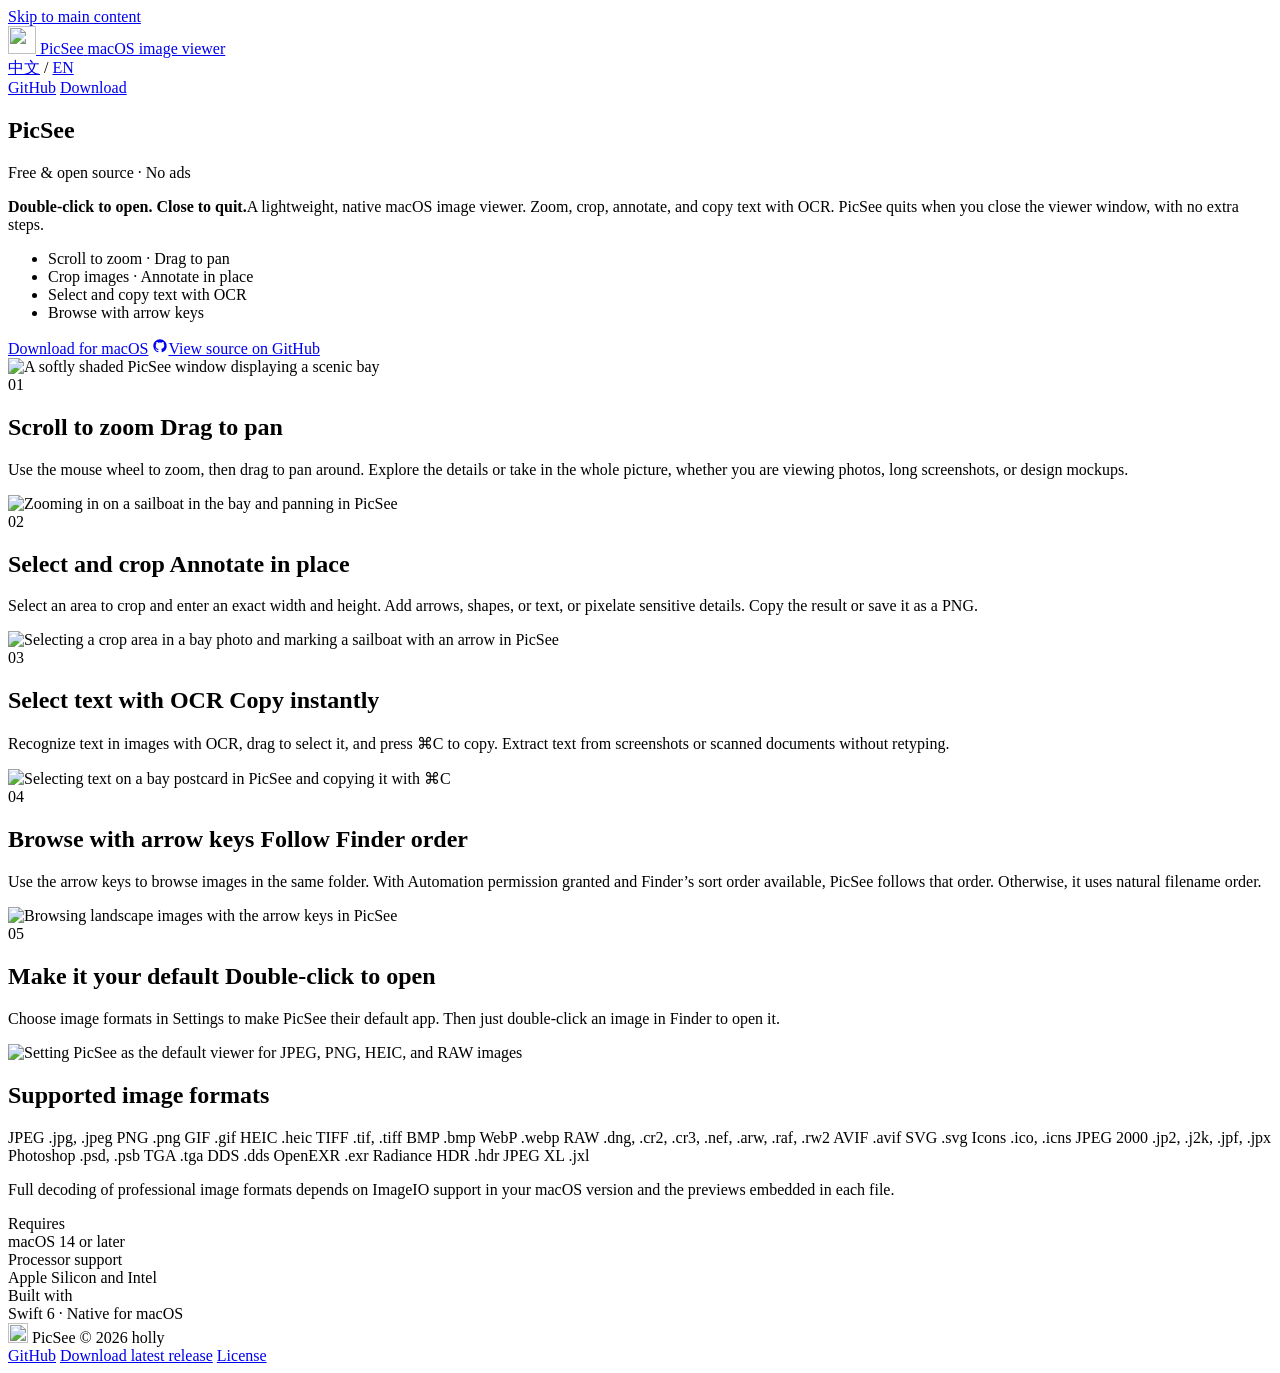
==== website/en/index.html @ 916f1bc3 "feat: add bilingual website with remembered language preference" ====
<!DOCTYPE html>
<html lang="en">
<head>
  <meta charset="UTF-8">
  <script src="/assets/language-e5aed07f.js"></script>
  <meta name="viewport" content="width=device-width, initial-scale=1.0">
  <title>PicSee — Free, Open-Source Mac Image Viewer with OCR and Annotation</title>
  <meta name="description" content="PicSee is a free, open-source, ad-free native Mac image viewer with scroll zoom, cropping, annotation, OCR text copying, and arrow-key navigation. Open from Finder and quit when the window closes. For macOS 14 or later on Apple Silicon and Intel.">
  <meta name="robots" content="index, follow, max-image-preview:large">
  <meta name="theme-color" content="#F7F7F4">
  <link rel="canonical" href="https://picsee.pages.dev/en/">
  <link rel="alternate" hreflang="zh-CN" href="https://picsee.pages.dev/">
  <link rel="alternate" hreflang="en" href="https://picsee.pages.dev/en/">
  <link rel="alternate" hreflang="x-default" href="https://picsee.pages.dev/">
  <link rel="icon" type="image/png" sizes="96x96" href="/assets/favicon-702c6ce4.png">
  <meta property="og:type" content="website">
  <meta property="og:locale" content="en_US">
  <meta property="og:locale:alternate" content="zh_CN">
  <meta property="og:site_name" content="PicSee">
  <meta property="og:url" content="https://picsee.pages.dev/en/">
  <meta property="og:title" content="PicSee — Free, Open-Source Mac Image Viewer">
  <meta property="og:description" content="Double-click in Finder to open. Close the window to quit. Scroll to zoom, crop and annotate, copy text with OCR, and browse with arrow keys. For macOS 14 or later.">
  <meta property="og:image" content="https://picsee.pages.dev/assets/social-preview-5139564c.jpg">
  <meta property="og:image:type" content="image/jpeg">
  <meta property="og:image:width" content="1200">
  <meta property="og:image:height" content="1000">
  <meta property="og:image:alt" content="Bay landscape illustration for the PicSee Mac image viewer">
  <meta name="twitter:card" content="summary_large_image">
  <meta name="twitter:title" content="PicSee — Free, Open-Source Mac Image Viewer">
  <meta name="twitter:description" content="A free, ad-free macOS image viewer with scroll zoom, cropping, annotation, and OCR text copying.">
  <meta name="twitter:image" content="https://picsee.pages.dev/assets/social-preview-5139564c.jpg">
  <meta name="twitter:image:alt" content="Bay landscape illustration for the PicSee Mac image viewer">
  <script type="application/ld+json">
  {
    "@context": "https://schema.org",
    "@graph": [
      {
        "@type": "WebSite",
        "@id": "https://picsee.pages.dev/en/#website",
        "url": "https://picsee.pages.dev/en/",
        "name": "PicSee",
        "inLanguage": "en"
      },
      {
        "@type": "SoftwareApplication",
        "@id": "https://picsee.pages.dev/#app",
        "name": "PicSee",
        "url": "https://picsee.pages.dev/en/",
        "description": "A free, open-source native Mac image viewer with scroll zoom, cropping, annotation, OCR text copying, and navigation through images in the same folder.",
        "applicationCategory": "MultimediaApplication",
        "operatingSystem": "macOS 14 or later",
        "processorRequirements": "Apple Silicon or Intel",
        "isAccessibleForFree": true,
        "license": "https://github.com/houleixx/PicSee/blob/master/LICENSE",
        "downloadUrl": "https://github.com/houleixx/PicSee/releases/latest/download/PicSee.dmg",
        "image": "https://picsee.pages.dev/assets/social-preview-5139564c.jpg",
        "sameAs": "https://github.com/houleixx/PicSee",
        "featureList": ["Scroll to zoom and drag to pan", "Image cropping and annotation", "Recognize and copy text with OCR", "Browse images in the same folder with arrow keys", "Set as the default image viewer"],
        "offers": {
          "@type": "Offer",
          "price": "0",
          "priceCurrency": "USD",
          "url": "https://picsee.pages.dev/en/"
        }
      }
    ]
  }
  </script>
  <link rel="stylesheet" href="/assets/styles-6183db54.css">
</head>
<body>
  <a class="skip-link" href="#main">Skip to main content</a>

  <!-- ========== Navigation ========== -->
  <nav class="nav" aria-label="Main navigation">
    <div class="nav-inner">
      <a href="/en/" class="nav-brand">
        <img src="/assets/brand-mark-916d1749.png" alt="" width="28" height="28">
        <span class="nav-brand-name">PicSee</span>
        <span class="nav-brand-kind">macOS image viewer</span>
      </a>
      <div class="nav-links">
        <div class="language-switch" role="group" aria-label="Choose language">
          <a href="/" lang="zh-CN" hreflang="zh-CN" aria-label="切换到中文">中文</a>
          <span aria-hidden="true">/</span>
          <a href="/en/" lang="en" hreflang="en" aria-current="page">EN</a>
        </div>
        <a href="https://github.com/houleixx/PicSee" class="nav-link" target="_blank" rel="noopener">GitHub</a>
        <a href="https://github.com/houleixx/PicSee/releases/latest/download/PicSee.dmg" target="_blank" rel="noopener" class="nav-download">Download</a>
      </div>
    </div>
  </nav>

  <main id="main" tabindex="-1">
  <!-- ========== Hero ========== -->
  <section class="hero" aria-labelledby="hero-title">
    <div class="container">
      <div class="hero-grid">
        <div class="hero-text">
          <div class="hero-title-row">
            <h1 class="display-title" id="hero-title">PicSee</h1>
            <span class="hero-badge">Free &amp; open source · No ads</span>
          </div>
          <p class="hero-tagline"><strong>Double-click to open. Close to quit.</strong>A lightweight, native macOS image viewer. Zoom, crop, annotate, and copy text with OCR. PicSee quits when you close the viewer window, with no extra steps.</p>
          <ul class="hero-features">
            <li>Scroll to zoom · Drag to pan</li>
            <li>Crop images · Annotate in place</li>
            <li>Select and copy text with OCR</li>
            <li>Browse with arrow keys</li>
          </ul>
          <div class="hero-ctas">
            <a href="https://github.com/houleixx/PicSee/releases/latest/download/PicSee.dmg" target="_blank" rel="noopener" class="btn-primary">Download for macOS</a>
            <a href="https://github.com/houleixx/PicSee" class="btn-text github-link" target="_blank" rel="noopener"><svg aria-hidden="true" focusable="false" viewBox="0 0 24 24" width="16" height="16" fill="currentColor"><path d="M12 2C6.477 2 2 6.477 2 12c0 4.418 2.865 8.168 6.839 9.49.5.092.683-.217.683-.483 0-.237-.009-.866-.014-1.7-2.782.604-3.369-1.341-3.369-1.341-.455-1.156-1.11-1.464-1.11-1.464-.908-.62.069-.608.069-.608 1.004.071 1.532 1.031 1.532 1.031.892 1.529 2.341 1.087 2.91.831.091-.646.349-1.087.635-1.337-2.221-.253-4.556-1.111-4.556-4.947 0-1.093.391-1.987 1.03-2.687-.103-.253-.447-1.272.098-2.65 0 0 .84-.269 2.75 1.026A9.564 9.564 0 0 1 12 6.775a9.58 9.58 0 0 1 2.504.337c1.909-1.295 2.748-1.026 2.748-1.026.546 1.378.202 2.397.1 2.65.64.7 1.028 1.594 1.028 2.687 0 3.846-2.338 4.691-4.566 4.94.359.309.678.92.678 1.854 0 1.338-.012 2.419-.012 2.747 0 .268.18.58.688.481A10.001 10.001 0 0 0 22 12c0-5.523-4.477-10-10-10Z"/></svg><span>View source on GitHub</span></a>
          </div>
        </div>
        <div class="hero-image">
          <img src="/assets/hero-app-preview-ee584887.webp" alt="A softly shaded PicSee window displaying a scenic bay" width="1200" height="1000" fetchpriority="high">
        </div>
      </div>
    </div>
  </section>

  <!-- ========== Stories ========== -->
  <section class="stories" aria-label="PicSee image viewing and editing features">
    <div class="container">

      <!-- Story 01: Scroll Zoom -->
      <article class="story">
        <div class="story-text">
          <span class="story-number">01</span>
          <h2 class="section-title story-title"><span>Scroll to zoom</span> <span>Drag to pan</span></h2>
          <p class="story-desc">
            Use the mouse wheel to zoom, then drag to pan around. Explore the details or take in the whole picture, whether you are viewing photos, long screenshots, or design mockups.
          </p>
        </div>
        <div class="story-image">
          <img src="/assets/feature-zoom-pan-30c78c69.webp" alt="Zooming in on a sailboat in the bay and panning in PicSee" width="1080" height="720" loading="lazy">
        </div>
      </article>

      <!-- Story 02: Crop and Annotate -->
      <article class="story">
        <div class="story-text">
          <span class="story-number">02</span>
          <h2 class="section-title story-title"><span>Select and crop</span> <span>Annotate in place</span></h2>
          <p class="story-desc">
            Select an area to crop and enter an exact width and height. Add arrows, shapes, or text, or pixelate sensitive details. Copy the result or save it as a PNG.
          </p>
        </div>
        <div class="story-image">
          <img src="/assets/feature-crop-annotate-971acecf.webp" alt="Selecting a crop area in a bay photo and marking a sailboat with an arrow in PicSee" width="1080" height="720" loading="lazy">
        </div>
      </article>

      <!-- Story 03: OCR -->
      <article class="story">
        <div class="story-text">
          <span class="story-number">03</span>
          <h2 class="section-title story-title"><span>Select text with OCR</span> <span>Copy instantly</span></h2>
          <p class="story-desc">
            Recognize text in images with OCR, drag to select it, and press ⌘C to copy. Extract text from screenshots or scanned documents without retyping.
          </p>
        </div>
        <div class="story-image">
          <img src="/assets/feature-ocr-select-copy-c080be11.webp" alt="Selecting text on a bay postcard in PicSee and copying it with ⌘C" width="1080" height="720" loading="lazy">
        </div>
      </article>

      <!-- Story 04: Keyboard Navigation -->
      <article class="story">
        <div class="story-text">
          <span class="story-number">04</span>
          <h2 class="section-title story-title"><span>Browse with arrow keys</span> <span>Follow Finder order</span></h2>
          <p class="story-desc">
            Use the arrow keys to browse images in the same folder. With Automation permission granted and Finder’s sort order available, PicSee follows that order. Otherwise, it uses natural filename order.
          </p>
        </div>
        <div class="story-image">
          <img src="/assets/feature-keyboard-navigation-f21eb3a3.webp" alt="Browsing landscape images with the arrow keys in PicSee" width="1080" height="720" loading="lazy">
        </div>
      </article>

      <!-- Story 05: Set as Default -->
      <article class="story">
        <div class="story-text">
          <span class="story-number">05</span>
          <h2 class="section-title story-title"><span>Make it your default</span> <span>Double-click to open</span></h2>
          <p class="story-desc">
            Choose image formats in Settings to make PicSee their default app. Then just double-click an image in Finder to open it.
          </p>
        </div>
        <div class="story-image">
          <img src="/assets/feature-default-viewer-5f46796a.webp" alt="Setting PicSee as the default viewer for JPEG, PNG, HEIC, and RAW images" width="1080" height="720" loading="lazy">
        </div>
      </article>

    </div>
  </section>

  <!-- ========== Format Strip ========== -->
  <section class="formats" aria-labelledby="formats-title">
    <div class="container">
      <h2 class="formats-label" id="formats-title">Supported image formats</h2>
      <div class="formats-grid">
        <span class="format-tag">JPEG <span class="ext">.jpg, .jpeg</span></span>
        <span class="format-tag">PNG <span class="ext">.png</span></span>
        <span class="format-tag">GIF <span class="ext">.gif</span></span>
        <span class="format-tag">HEIC <span class="ext">.heic</span></span>
        <span class="format-tag">TIFF <span class="ext">.tif, .tiff</span></span>
        <span class="format-tag">BMP <span class="ext">.bmp</span></span>
        <span class="format-tag">WebP <span class="ext">.webp</span></span>
        <span class="format-tag">RAW <span class="ext">.dng, .cr2, .cr3, .nef, .arw, .raf, .rw2</span></span>
        <span class="format-tag">AVIF <span class="ext">.avif</span></span>
        <span class="format-tag">SVG <span class="ext">.svg</span></span>
        <span class="format-tag">Icons <span class="ext">.ico, .icns</span></span>
        <span class="format-tag">JPEG 2000 <span class="ext">.jp2, .j2k, .jpf, .jpx</span></span>
        <span class="format-tag">Photoshop <span class="ext">.psd, .psb</span></span>
        <span class="format-tag">TGA <span class="ext">.tga</span></span>
        <span class="format-tag">DDS <span class="ext">.dds</span></span>
        <span class="format-tag">OpenEXR <span class="ext">.exr</span></span>
        <span class="format-tag">Radiance HDR <span class="ext">.hdr</span></span>
        <span class="format-tag">JPEG XL <span class="ext">.jxl</span></span>
      </div>
      <p class="formats-note">Full decoding of professional image formats depends on ImageIO support in your macOS version and the previews embedded in each file.</p>
    </div>
  </section>

  <!-- ========== System Info ========== -->
  <section class="system" aria-label="System information">
    <div class="container">
      <div class="system-grid">
        <div class="system-item">
          <div class="label">Requires</div>
          <div class="value">macOS 14 or later</div>
        </div>
        <div class="system-item">
          <div class="label">Processor support</div>
          <div class="value">Apple Silicon and Intel</div>
        </div>
        <div class="system-item">
          <div class="label">Built with</div>
          <div class="value">Swift 6 · Native for macOS</div>
        </div>
      </div>
    </div>
  </section>

  </main>

  <!-- ========== Footer ========== -->
  <footer class="footer">
    <div class="container">
      <div class="footer-inner">
        <div class="footer-left">
          <img src="/assets/brand-mark-916d1749.png" alt="" width="20" height="20">
          <span>PicSee</span>
          <span>© 2026 holly</span>
        </div>
        <div class="footer-links">
          <a href="https://github.com/houleixx/PicSee" target="_blank" rel="noopener">GitHub</a>
          <a href="https://github.com/houleixx/PicSee/releases/latest/download/PicSee.dmg" target="_blank" rel="noopener">Download latest release</a>
          <a href="https://github.com/houleixx/PicSee/blob/master/LICENSE" target="_blank" rel="noopener">License</a>
        </div>
      </div>
    </div>
  </footer>

</body>
</html>
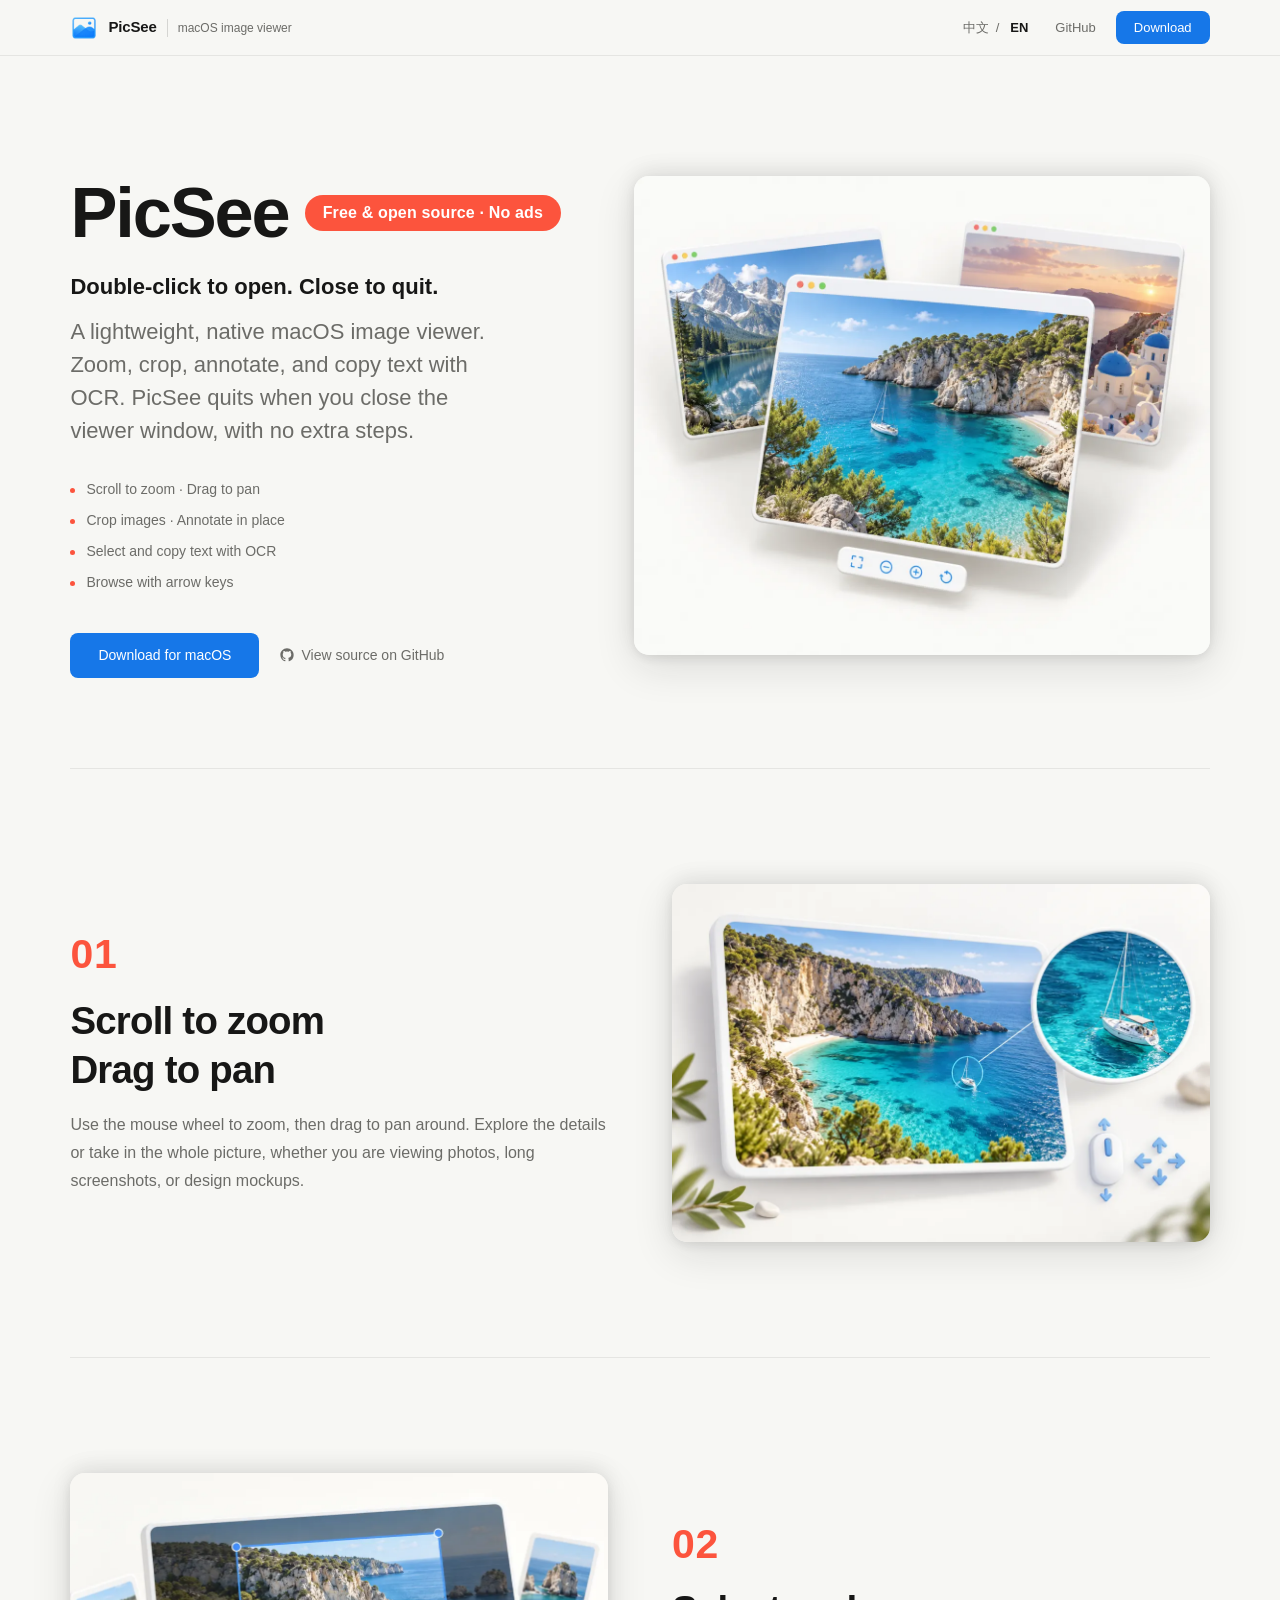
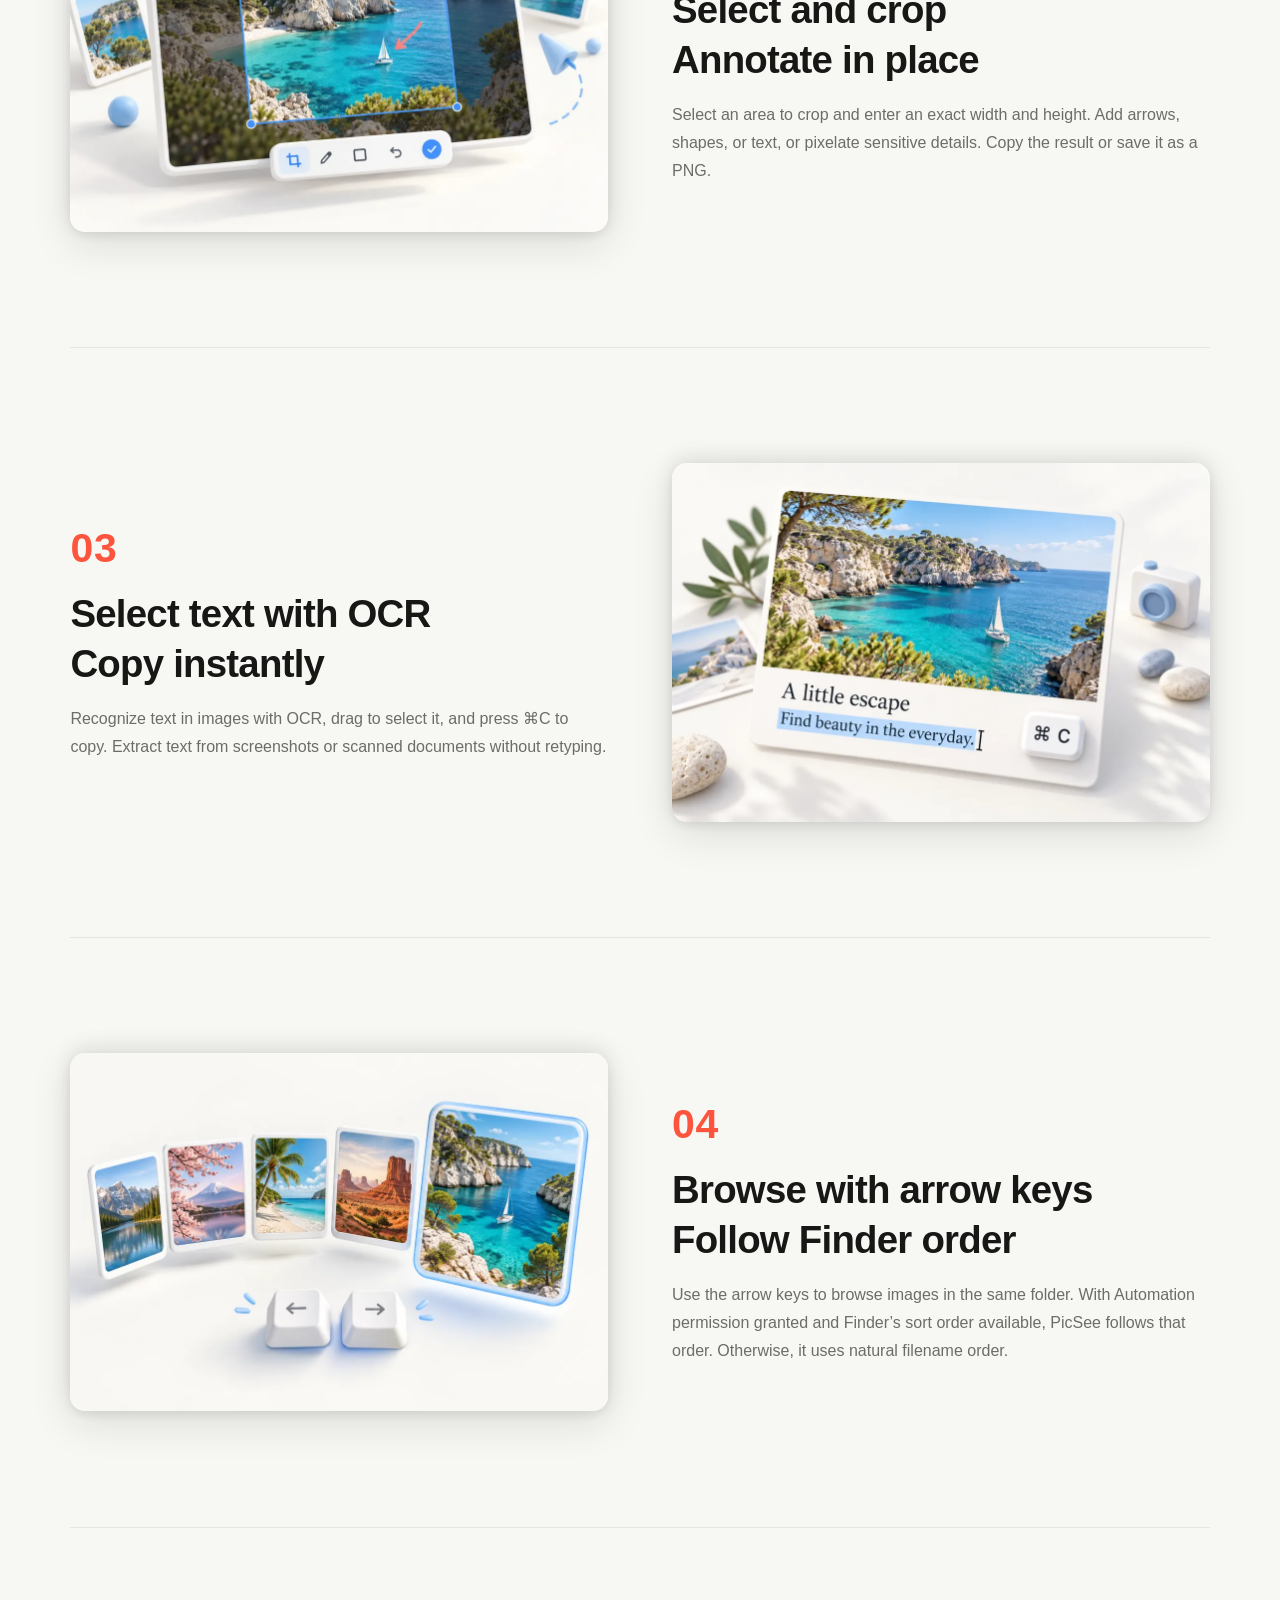
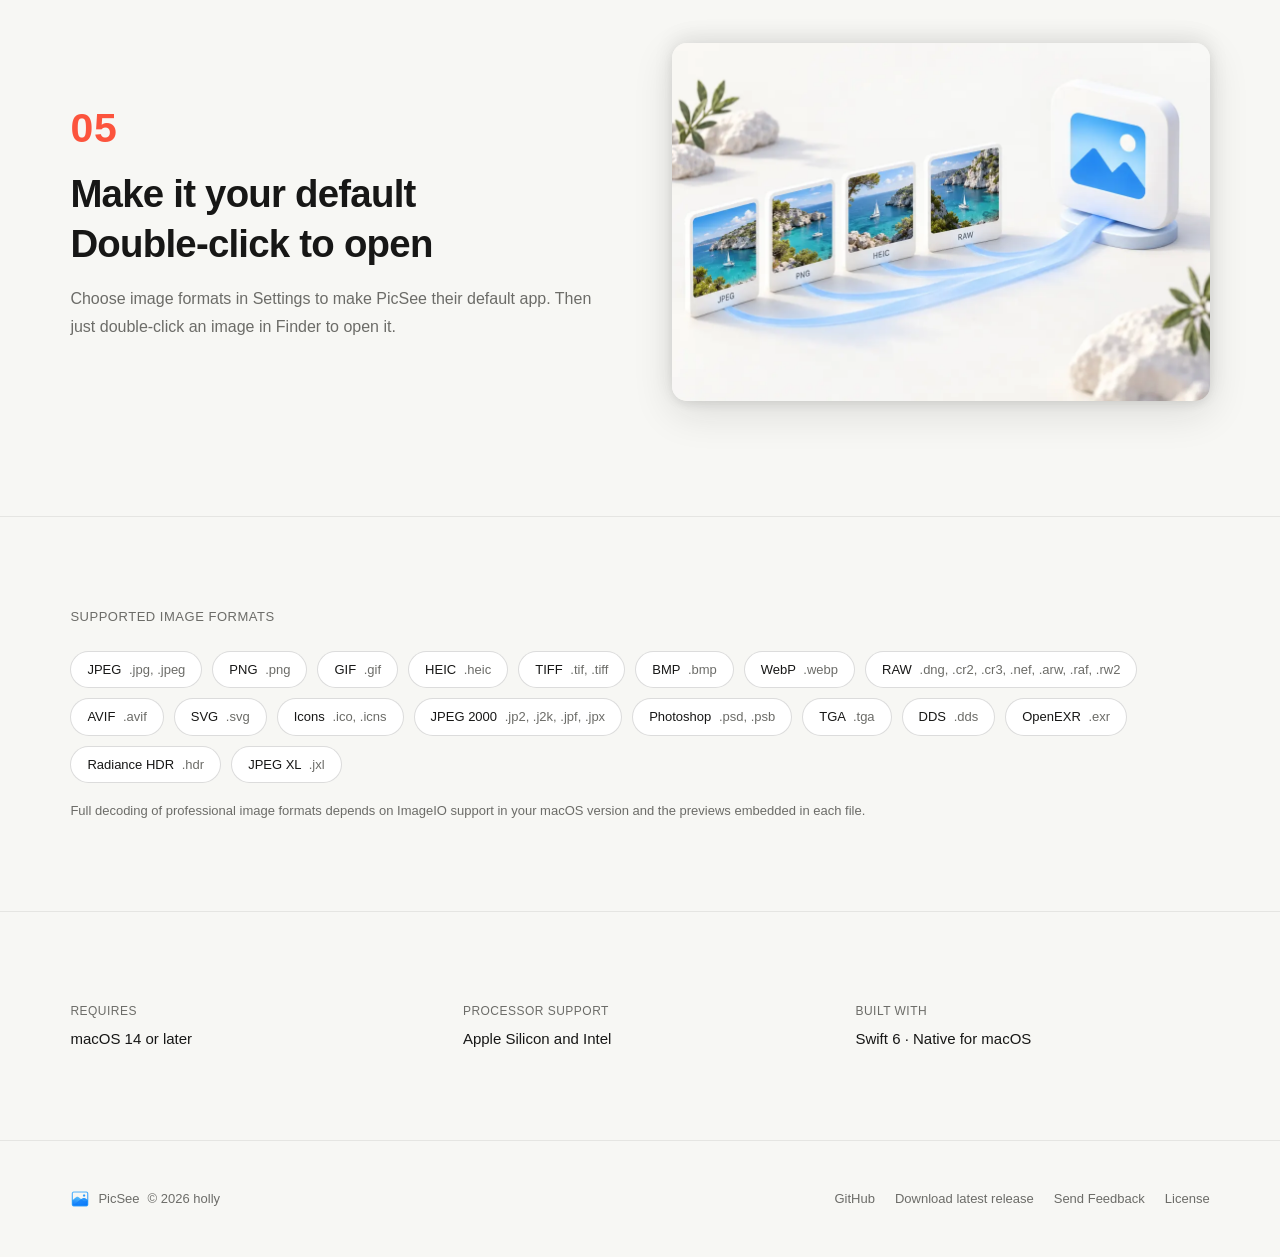
==== commit 6ab29786: "增加反馈入口" ====
--- a/website/en/index.html
+++ b/website/en/index.html
@@ -2,7 +2,7 @@
 <html lang="en">
 <head>
   <meta charset="UTF-8">
-  <script src="/assets/language-e5aed07f.js"></script>
+  <script src="../assets/language-e5aed07f.js"></script>
   <meta name="viewport" content="width=device-width, initial-scale=1.0">
   <title>PicSee — Free, Open-Source Mac Image Viewer with OCR and Annotation</title>
   <meta name="description" content="PicSee is a free, open-source, ad-free native Mac image viewer with scroll zoom, cropping, annotation, OCR text copying, and arrow-key navigation. Open from Finder and quit when the window closes. For macOS 14 or later on Apple Silicon and Intel.">
@@ -12,7 +12,7 @@
   <link rel="alternate" hreflang="zh-CN" href="https://picsee.pages.dev/">
   <link rel="alternate" hreflang="en" href="https://picsee.pages.dev/en/">
   <link rel="alternate" hreflang="x-default" href="https://picsee.pages.dev/">
-  <link rel="icon" type="image/png" sizes="96x96" href="/assets/favicon-702c6ce4.png">
+  <link rel="icon" type="image/png" sizes="96x96" href="../assets/favicon-702c6ce4.png">
   <meta property="og:type" content="website">
   <meta property="og:locale" content="en_US">
   <meta property="og:locale:alternate" content="zh_CN">
@@ -66,7 +66,7 @@
     ]
   }
   </script>
-  <link rel="stylesheet" href="/assets/styles-6183db54.css">
+  <link rel="stylesheet" href="../assets/styles-6183db54.css">
 </head>
 <body>
   <a class="skip-link" href="#main">Skip to main content</a>
@@ -74,16 +74,16 @@
   <!-- ========== Navigation ========== -->
   <nav class="nav" aria-label="Main navigation">
     <div class="nav-inner">
-      <a href="/en/" class="nav-brand">
-        <img src="/assets/brand-mark-916d1749.png" alt="" width="28" height="28">
+      <a href="index.html" class="nav-brand">
+        <img src="../assets/brand-mark-916d1749.png" alt="" width="28" height="28">
         <span class="nav-brand-name">PicSee</span>
         <span class="nav-brand-kind">macOS image viewer</span>
       </a>
       <div class="nav-links">
         <div class="language-switch" role="group" aria-label="Choose language">
-          <a href="/" lang="zh-CN" hreflang="zh-CN" aria-label="切换到中文">中文</a>
+          <a href="../index.html" lang="zh-CN" hreflang="zh-CN" aria-label="切换到中文">中文</a>
           <span aria-hidden="true">/</span>
-          <a href="/en/" lang="en" hreflang="en" aria-current="page">EN</a>
+          <a href="index.html" lang="en" hreflang="en" aria-current="page">EN</a>
         </div>
         <a href="https://github.com/houleixx/PicSee" class="nav-link" target="_blank" rel="noopener">GitHub</a>
         <a href="https://github.com/houleixx/PicSee/releases/latest/download/PicSee.dmg" target="_blank" rel="noopener" class="nav-download">Download</a>
@@ -114,7 +114,7 @@
           </div>
         </div>
         <div class="hero-image">
-          <img src="/assets/hero-app-preview-ee584887.webp" alt="A softly shaded PicSee window displaying a scenic bay" width="1200" height="1000" fetchpriority="high">
+          <img src="../assets/hero-app-preview-ee584887.webp" alt="A softly shaded PicSee window displaying a scenic bay" width="1200" height="1000" fetchpriority="high">
         </div>
       </div>
     </div>
@@ -134,7 +134,7 @@
           </p>
         </div>
         <div class="story-image">
-          <img src="/assets/feature-zoom-pan-30c78c69.webp" alt="Zooming in on a sailboat in the bay and panning in PicSee" width="1080" height="720" loading="lazy">
+          <img src="../assets/feature-zoom-pan-30c78c69.webp" alt="Zooming in on a sailboat in the bay and panning in PicSee" width="1080" height="720" loading="lazy">
         </div>
       </article>
 
@@ -148,7 +148,7 @@
           </p>
         </div>
         <div class="story-image">
-          <img src="/assets/feature-crop-annotate-971acecf.webp" alt="Selecting a crop area in a bay photo and marking a sailboat with an arrow in PicSee" width="1080" height="720" loading="lazy">
+          <img src="../assets/feature-crop-annotate-971acecf.webp" alt="Selecting a crop area in a bay photo and marking a sailboat with an arrow in PicSee" width="1080" height="720" loading="lazy">
         </div>
       </article>
 
@@ -162,7 +162,7 @@
           </p>
         </div>
         <div class="story-image">
-          <img src="/assets/feature-ocr-select-copy-c080be11.webp" alt="Selecting text on a bay postcard in PicSee and copying it with ⌘C" width="1080" height="720" loading="lazy">
+          <img src="../assets/feature-ocr-select-copy-c080be11.webp" alt="Selecting text on a bay postcard in PicSee and copying it with ⌘C" width="1080" height="720" loading="lazy">
         </div>
       </article>
 
@@ -176,7 +176,7 @@
           </p>
         </div>
         <div class="story-image">
-          <img src="/assets/feature-keyboard-navigation-f21eb3a3.webp" alt="Browsing landscape images with the arrow keys in PicSee" width="1080" height="720" loading="lazy">
+          <img src="../assets/feature-keyboard-navigation-f21eb3a3.webp" alt="Browsing landscape images with the arrow keys in PicSee" width="1080" height="720" loading="lazy">
         </div>
       </article>
 
@@ -190,7 +190,7 @@
           </p>
         </div>
         <div class="story-image">
-          <img src="/assets/feature-default-viewer-5f46796a.webp" alt="Setting PicSee as the default viewer for JPEG, PNG, HEIC, and RAW images" width="1080" height="720" loading="lazy">
+          <img src="../assets/feature-default-viewer-5f46796a.webp" alt="Setting PicSee as the default viewer for JPEG, PNG, HEIC, and RAW images" width="1080" height="720" loading="lazy">
         </div>
       </article>
 
@@ -252,13 +252,14 @@
     <div class="container">
       <div class="footer-inner">
         <div class="footer-left">
-          <img src="/assets/brand-mark-916d1749.png" alt="" width="20" height="20">
+          <img src="../assets/brand-mark-916d1749.png" alt="" width="20" height="20">
           <span>PicSee</span>
           <span>© 2026 holly</span>
         </div>
         <div class="footer-links">
           <a href="https://github.com/houleixx/PicSee" target="_blank" rel="noopener">GitHub</a>
           <a href="https://github.com/houleixx/PicSee/releases/latest/download/PicSee.dmg" target="_blank" rel="noopener">Download latest release</a>
+          <a href="https://picsee.pages.dev/feedback" target="_blank" rel="noopener" title="Share feedback on Xiaohongshu">Send Feedback</a>
           <a href="https://github.com/houleixx/PicSee/blob/master/LICENSE" target="_blank" rel="noopener">License</a>
         </div>
       </div>
--- a/website/assets/styles-6183db54.css
+++ b/website/assets/styles-6183db54.css
@@ -0,0 +1,601 @@
+/* ========== Reset & Base ========== */
+*, *::before, *::after {
+  margin: 0;
+  padding: 0;
+  box-sizing: border-box;
+}
+
+html {
+  font-family: -apple-system, BlinkMacSystemFont, "PingFang SC", "Helvetica Neue", sans-serif;
+  font-size: 16px;
+  line-height: 1.5;
+  -webkit-font-smoothing: antialiased;
+  -moz-osx-font-smoothing: grayscale;
+  scroll-behavior: smooth;
+}
+
+body {
+  background: var(--canvas);
+  color: var(--ink);
+}
+
+img {
+  display: block;
+  max-width: 100%;
+  height: auto;
+}
+
+a {
+  color: inherit;
+  text-decoration: none;
+}
+
+:focus-visible {
+  outline: 3px solid var(--primary);
+  outline-offset: 4px;
+}
+
+[id] {
+  scroll-margin-top: 80px;
+}
+
+.skip-link {
+  position: fixed;
+  top: 8px;
+  left: 16px;
+  z-index: 200;
+  padding: 10px 16px;
+  background: var(--surface);
+  border-radius: var(--radius-sm);
+  transform: translateY(-150%);
+}
+
+.skip-link:focus {
+  transform: translateY(0);
+}
+
+/* ========== Design Tokens ========== */
+:root {
+  --canvas: #F7F7F4;
+  --surface: #FFFFFF;
+  --ink: #171716;
+  --muted: #6C6C68;
+  --primary: #1677E8;
+  --warm: #FC543D;
+  --border: rgba(23, 23, 22, 0.08);
+  --border-strong: rgba(23, 23, 22, 0.15);
+  --radius: 15px;
+  --radius-sm: 8px;
+  --page-padding: clamp(22px, 5.5vw, 88px);
+}
+
+/* ========== Typography ========== */
+.display-title {
+  font-size: clamp(44px, 5.5vw, 86px);
+  font-weight: 700;
+  letter-spacing: -0.03em;
+  line-height: 1.05;
+  color: var(--ink);
+}
+
+.hero-title-row {
+  display: flex;
+  align-items: center;
+  gap: 16px;
+  flex-wrap: wrap;
+  margin-bottom: 20px;
+}
+
+.hero-badge {
+  font-size: 16px;
+  font-weight: 600;
+  color: #fff;
+  background: var(--warm);
+  padding: 7px 18px;
+  border-radius: 100px;
+  letter-spacing: 0.01em;
+  line-height: 1.4;
+  white-space: nowrap;
+}
+
+.section-title {
+  font-size: clamp(26px, 3.2vw, 44px);
+  font-weight: 600;
+  letter-spacing: -0.02em;
+  line-height: 1.2;
+}
+
+/* ========== Layout ========== */
+.container {
+  max-width: 1280px;
+  margin: 0 auto;
+  padding: 0 var(--page-padding);
+}
+
+/* ========== Navigation ========== */
+.nav {
+  position: sticky;
+  top: 0;
+  z-index: 100;
+  background: var(--canvas);
+  border-bottom: 1px solid var(--border);
+  height: 56px;
+  display: flex;
+  align-items: center;
+}
+
+.nav-inner {
+  width: 100%;
+  max-width: 1280px;
+  margin: 0 auto;
+  padding: 0 var(--page-padding);
+  display: flex;
+  align-items: center;
+  justify-content: space-between;
+}
+
+.nav-brand {
+  display: flex;
+  align-items: center;
+  gap: 10px;
+}
+
+.nav-brand img {
+  width: 28px;
+  height: 28px;
+  border-radius: 6px;
+}
+
+.nav-brand-name {
+  font-size: 15px;
+  font-weight: 600;
+  letter-spacing: -0.01em;
+}
+
+.nav-brand-kind {
+  padding-left: 10px;
+  border-left: 1px solid var(--border-strong);
+  color: var(--muted);
+  font-size: 12px;
+  font-weight: 400;
+  letter-spacing: 0;
+}
+
+.nav-links {
+  display: flex;
+  flex-shrink: 0;
+  align-items: center;
+  gap: 20px;
+}
+
+.nav-link {
+  font-size: 13px;
+  color: var(--muted);
+  transition: color 200ms ease;
+}
+
+.nav-link:hover {
+  color: var(--ink);
+}
+
+.nav-download {
+  font-size: 13px;
+  font-weight: 500;
+  color: #fff;
+  background: var(--primary);
+  padding: 7px 18px;
+  border-radius: var(--radius-sm);
+  transition: opacity 200ms ease;
+}
+
+.nav-download:hover {
+  opacity: 0.88;
+  color: #fff;
+}
+
+/* ========== Hero ========== */
+.hero {
+  padding: clamp(64px, 10vw, 120px) 0 clamp(48px, 7vw, 96px);
+}
+
+.hero-grid {
+  display: grid;
+  grid-template-columns: minmax(0, 1fr) minmax(0, 1.15fr);
+  gap: clamp(40px, 5vw, 80px);
+  align-items: start;
+}
+
+.hero-tagline {
+  font-size: clamp(17px, 2vw, 22px);
+  line-height: 1.5;
+  color: var(--muted);
+  margin-top: 20px;
+  max-width: 420px;
+}
+
+.hero-tagline strong {
+  display: block;
+  margin-bottom: 12px;
+  color: var(--ink);
+  font-weight: 600;
+}
+
+.hero-features {
+  list-style: none;
+  margin-top: 32px;
+  display: flex;
+  flex-direction: column;
+  gap: 10px;
+}
+
+.hero-features li {
+  font-size: 14px;
+  color: var(--muted);
+  padding-left: 16px;
+  position: relative;
+}
+
+.hero-features li::before {
+  content: '';
+  position: absolute;
+  left: 0;
+  top: 9px;
+  width: 5px;
+  height: 5px;
+  border-radius: 50%;
+  background: var(--warm);
+}
+
+.hero-ctas {
+  display: flex;
+  flex-wrap: wrap;
+  align-items: center;
+  gap: 20px;
+  margin-top: 40px;
+}
+
+.btn-primary {
+  display: inline-flex;
+  white-space: nowrap;
+  align-items: center;
+  font-size: 14px;
+  font-weight: 500;
+  color: #fff;
+  background: var(--primary);
+  padding: 12px 28px;
+  border-radius: var(--radius-sm);
+  transition: opacity 200ms ease;
+  border: none;
+  cursor: pointer;
+}
+
+.btn-primary:hover {
+  opacity: 0.88;
+}
+
+.btn-text {
+  font-size: 14px;
+  color: var(--muted);
+  transition: color 200ms ease;
+}
+
+.btn-text:hover {
+  color: var(--ink);
+}
+
+.github-link {
+  display: inline-flex;
+  align-items: center;
+  gap: 6px;
+}
+
+.hero-image {
+  position: relative;
+  aspect-ratio: 6 / 5;
+  overflow: hidden;
+  border-radius: var(--radius);
+  box-shadow: 0 -6px 20px rgba(23, 23, 22, 0.08), 0 12px 40px rgba(23, 23, 22, 0.12), 0 4px 10px rgba(23, 23, 22, 0.06);
+}
+
+.hero-image img {
+  width: 100%;
+  height: 100%;
+  display: block;
+  object-fit: cover;
+  object-position: center;
+}
+
+/* ========== Story Sections ========== */
+.story {
+  display: grid;
+  grid-template-columns: minmax(0, 1fr) minmax(0, 1fr);
+  grid-template-areas: "text image";
+  gap: clamp(40px, 5vw, 80px);
+  align-items: center;
+  padding: clamp(60px, 9vw, 120px) 0;
+  border-top: 1px solid var(--border);
+}
+
+.story:nth-child(even) {
+  grid-template-areas: "image text";
+}
+
+.story-image {
+  grid-area: image;
+  min-width: 0;
+}
+
+.story-text {
+  grid-area: text;
+  min-width: 0;
+}
+
+.story-number {
+  display: block;
+  font-size: clamp(2.25rem, 3.2vw, 2.75rem);
+  font-weight: 600;
+  color: var(--warm);
+  line-height: 1.2;
+  letter-spacing: 0.02em;
+  font-variant-numeric: tabular-nums;
+  margin-bottom: 1rem;
+}
+
+.story-title {
+  font-size: clamp(1.75rem, 3vw, 2.5rem);
+  line-height: 1.3;
+  margin-bottom: 1rem;
+}
+
+.story-title span {
+  display: block;
+}
+
+.story-desc {
+  font-size: 16px;
+  line-height: 1.75;
+  color: var(--muted);
+}
+
+.story-image img {
+  width: 100%;
+  border-radius: var(--radius);
+  box-shadow: 0 -6px 20px rgba(23, 23, 22, 0.08), 0 12px 40px rgba(23, 23, 22, 0.12), 0 4px 10px rgba(23, 23, 22, 0.06);
+}
+
+/* ========== Format Strip ========== */
+.formats {
+  padding: clamp(48px, 7vw, 96px) 0;
+  border-top: 1px solid var(--border);
+}
+
+.formats-label {
+  font-size: 13px;
+  font-weight: 500;
+  letter-spacing: 0.04em;
+  text-transform: uppercase;
+  color: var(--muted);
+  margin-bottom: 24px;
+}
+
+.formats-grid {
+  display: flex;
+  flex-wrap: wrap;
+  gap: 10px;
+}
+
+.format-tag {
+  max-width: 100%;
+  overflow-wrap: anywhere;
+  font-size: 13px;
+  font-weight: 500;
+  padding: 8px 16px;
+  border: 1px solid var(--border-strong);
+  border-radius: 100px;
+  color: var(--ink);
+  background: var(--surface);
+  transition: border-color 200ms ease, background 200ms ease;
+}
+
+.format-tag:hover {
+  border-color: var(--primary);
+  background: rgba(22, 119, 232, 0.04);
+}
+
+.format-tag .ext {
+  color: var(--muted);
+  font-weight: 400;
+  margin-left: 4px;
+}
+
+.formats-note {
+  margin: 18px 0 0;
+  font-size: 13px;
+  line-height: 1.6;
+  color: var(--muted);
+}
+
+/* ========== System Info ========== */
+.system {
+  padding: clamp(48px, 7vw, 96px) 0;
+  border-top: 1px solid var(--border);
+}
+
+.system-grid {
+  display: grid;
+  grid-template-columns: repeat(3, 1fr);
+  gap: clamp(24px, 3vw, 48px);
+}
+
+.system-item {
+  display: flex;
+  flex-direction: column;
+  gap: 8px;
+}
+
+.system-item .label {
+  font-size: 12px;
+  font-weight: 500;
+  letter-spacing: 0.04em;
+  text-transform: uppercase;
+  color: var(--muted);
+}
+
+.system-item .value {
+  font-size: 15px;
+  font-weight: 500;
+  color: var(--ink);
+}
+
+/* ========== Footer ========== */
+.footer {
+  padding: clamp(32px, 4vw, 48px) 0;
+  border-top: 1px solid var(--border);
+}
+
+.footer-inner {
+  display: flex;
+  align-items: center;
+  justify-content: space-between;
+}
+
+.footer-left {
+  display: flex;
+  align-items: center;
+  gap: 8px;
+}
+
+.footer-left img {
+  width: 20px;
+  height: 20px;
+  border-radius: 5px;
+}
+
+.footer-left span {
+  font-size: 13px;
+  color: var(--muted);
+}
+
+.footer-links {
+  display: flex;
+  flex-wrap: wrap;
+  gap: 20px;
+}
+
+.footer-links a {
+  font-size: 13px;
+  color: var(--muted);
+  transition: color 200ms ease;
+}
+
+.footer-links a:hover {
+  color: var(--ink);
+}
+
+/* ========== Responsive ========== */
+@media (max-width: 768px) {
+  .hero-grid {
+    grid-template-columns: 1fr;
+  }
+
+  .hero-image {
+    order: -1;
+  }
+
+  .hero-tagline {
+    max-width: none;
+  }
+
+  .story,
+  .story:nth-child(even) {
+    grid-template-columns: 1fr;
+    grid-template-areas: "image" "text";
+  }
+
+  .story-title {
+    display: flex;
+    flex-wrap: wrap;
+    column-gap: 0.5em;
+    row-gap: 0.1em;
+  }
+
+  .system-grid {
+    grid-template-columns: 1fr;
+    gap: 20px;
+  }
+
+  .footer-inner {
+    flex-direction: column;
+    gap: 16px;
+    align-items: flex-start;
+  }
+
+  .nav-links {
+    gap: 14px;
+  }
+}
+
+@media (max-width: 480px) {
+  .nav-brand {
+    flex: 0 0 auto;
+    white-space: nowrap;
+  }
+
+  .nav-brand-name {
+    font-size: 14px;
+  }
+
+  .nav-brand-kind {
+    display: none;
+  }
+
+  .hero-features {
+    gap: 8px;
+  }
+}
+
+@media (prefers-reduced-motion: reduce) {
+  html {
+    scroll-behavior: auto;
+  }
+
+  a, .format-tag {
+    transition: none;
+  }
+}
+
+/* Language navigation shares the same layout in both locales. */
+.language-switch { display: flex; align-items: center; gap: 4px; font-size: 13px; white-space: nowrap; }
+.language-switch a { display: inline-flex; align-items: center; justify-content: center; min-height: 44px; min-width: 32px; color: var(--muted); }
+.language-switch a[aria-current="page"] { color: var(--ink); font-weight: 600; }
+.language-switch a:hover { color: var(--primary); }
+.language-switch span { color: var(--muted); }
+@media (max-width: 768px) {
+  .nav-brand-kind { display: none; }
+}
+@media (max-width: 480px) {
+  .nav-links { gap: 8px; }
+  .nav-download { padding: 7px 10px; }
+  .nav-brand { gap: 6px; }
+}
+@media (max-width: 359px) {
+  .nav-links > .nav-link { display: none; }
+}
+
+/* Let the English title use the column gap without reducing desktop type. */
+@media (min-width: 769px) {
+  html[lang="en"] .hero-title-row { flex-wrap: nowrap; width: max-content; }
+  html[lang="en"] .hero-title-row > * { flex-shrink: 0; }
+}
+@media (max-width: 768px) {
+  html[lang="en"] .hero-text { container-type: inline-size; }
+  html[lang="en"] .hero-title-row { flex-wrap: nowrap; gap: 8px; }
+  html[lang="en"] .hero-title-row .display-title { font-size: clamp(36px, 14cqi, 76px); flex-shrink: 0; }
+  html[lang="en"] .hero-badge { font-size: clamp(9px, 3cqi, 16px); padding: 7px 10px; flex-shrink: 0; }
+}
+
+/* Anchor artwork independently of translated copy height. On narrow desktops,
+   leave room for the English title to extend into the column gap. */
+@media (min-width: 769px) and (max-width: 1000px) {
+  .hero-image { margin-top: calc(clamp(44px, 5.5vw, 86px) * 1.05 + 20px); }
+}
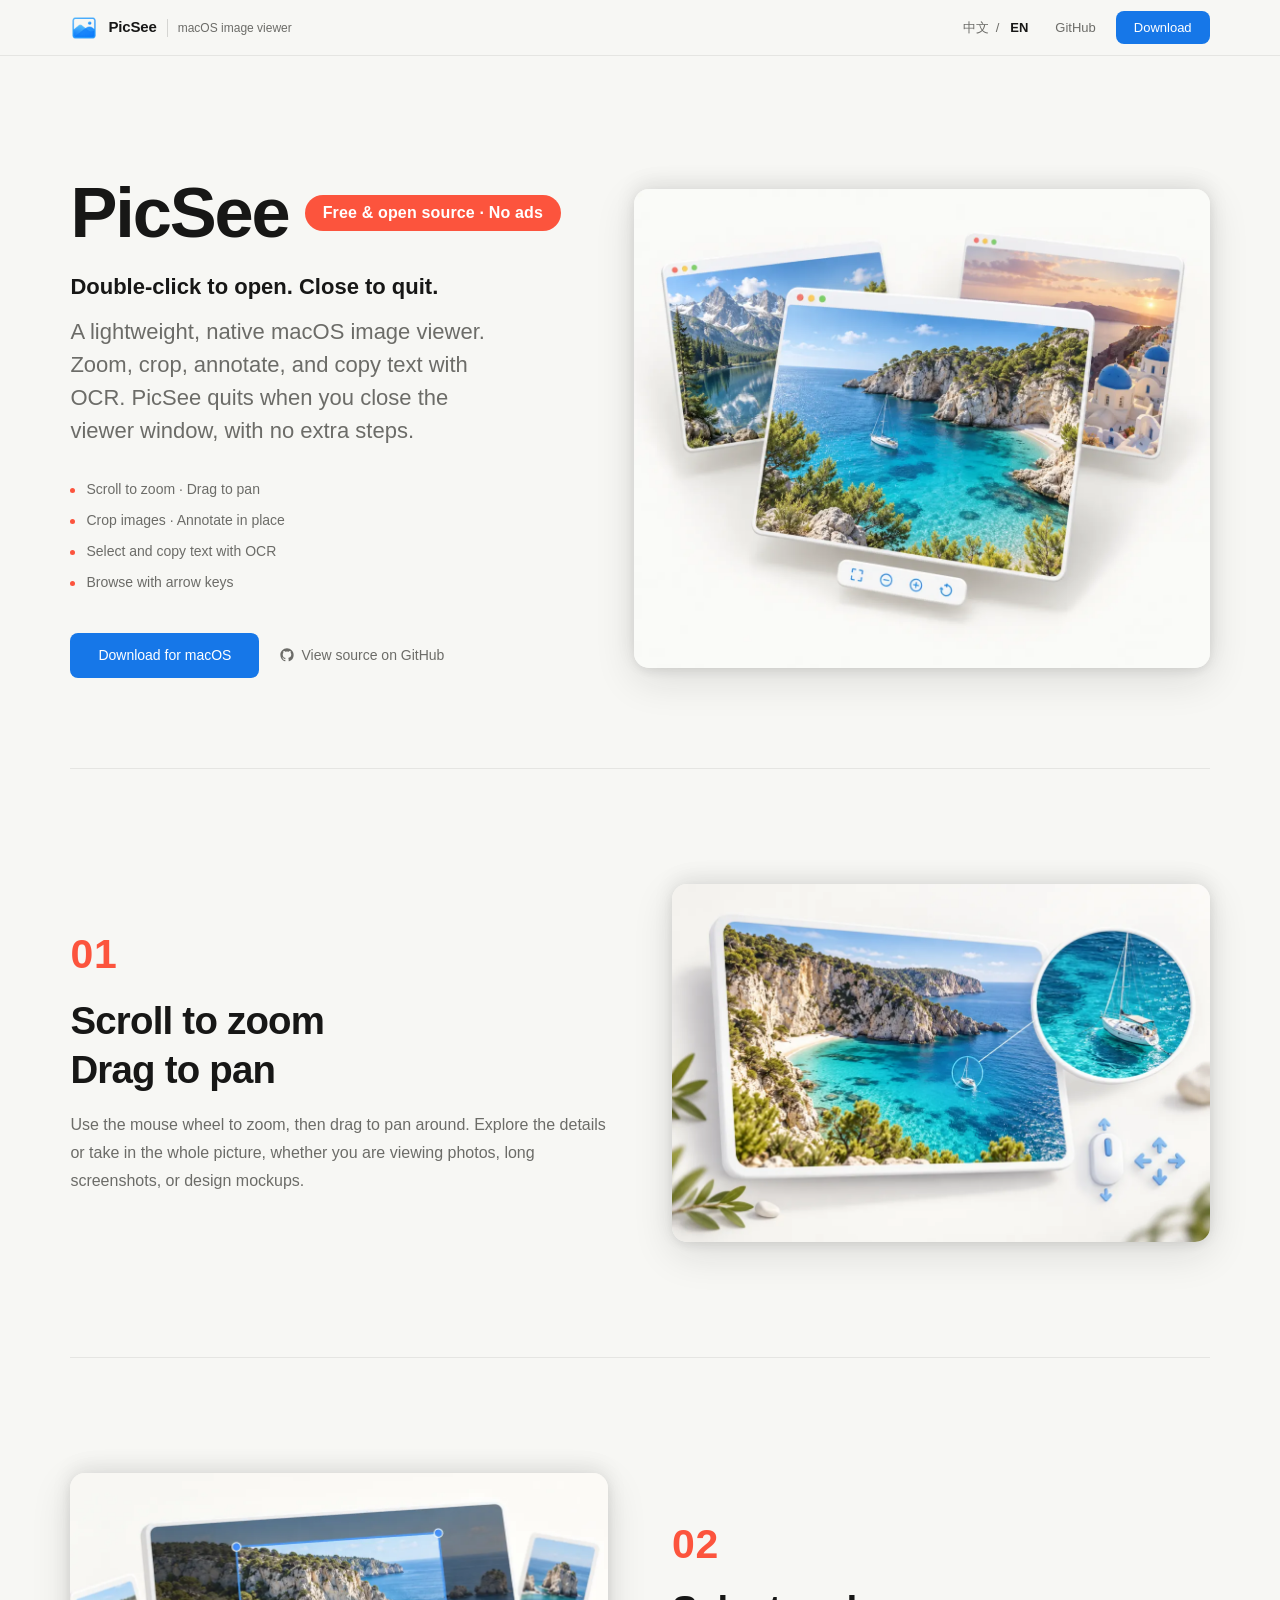
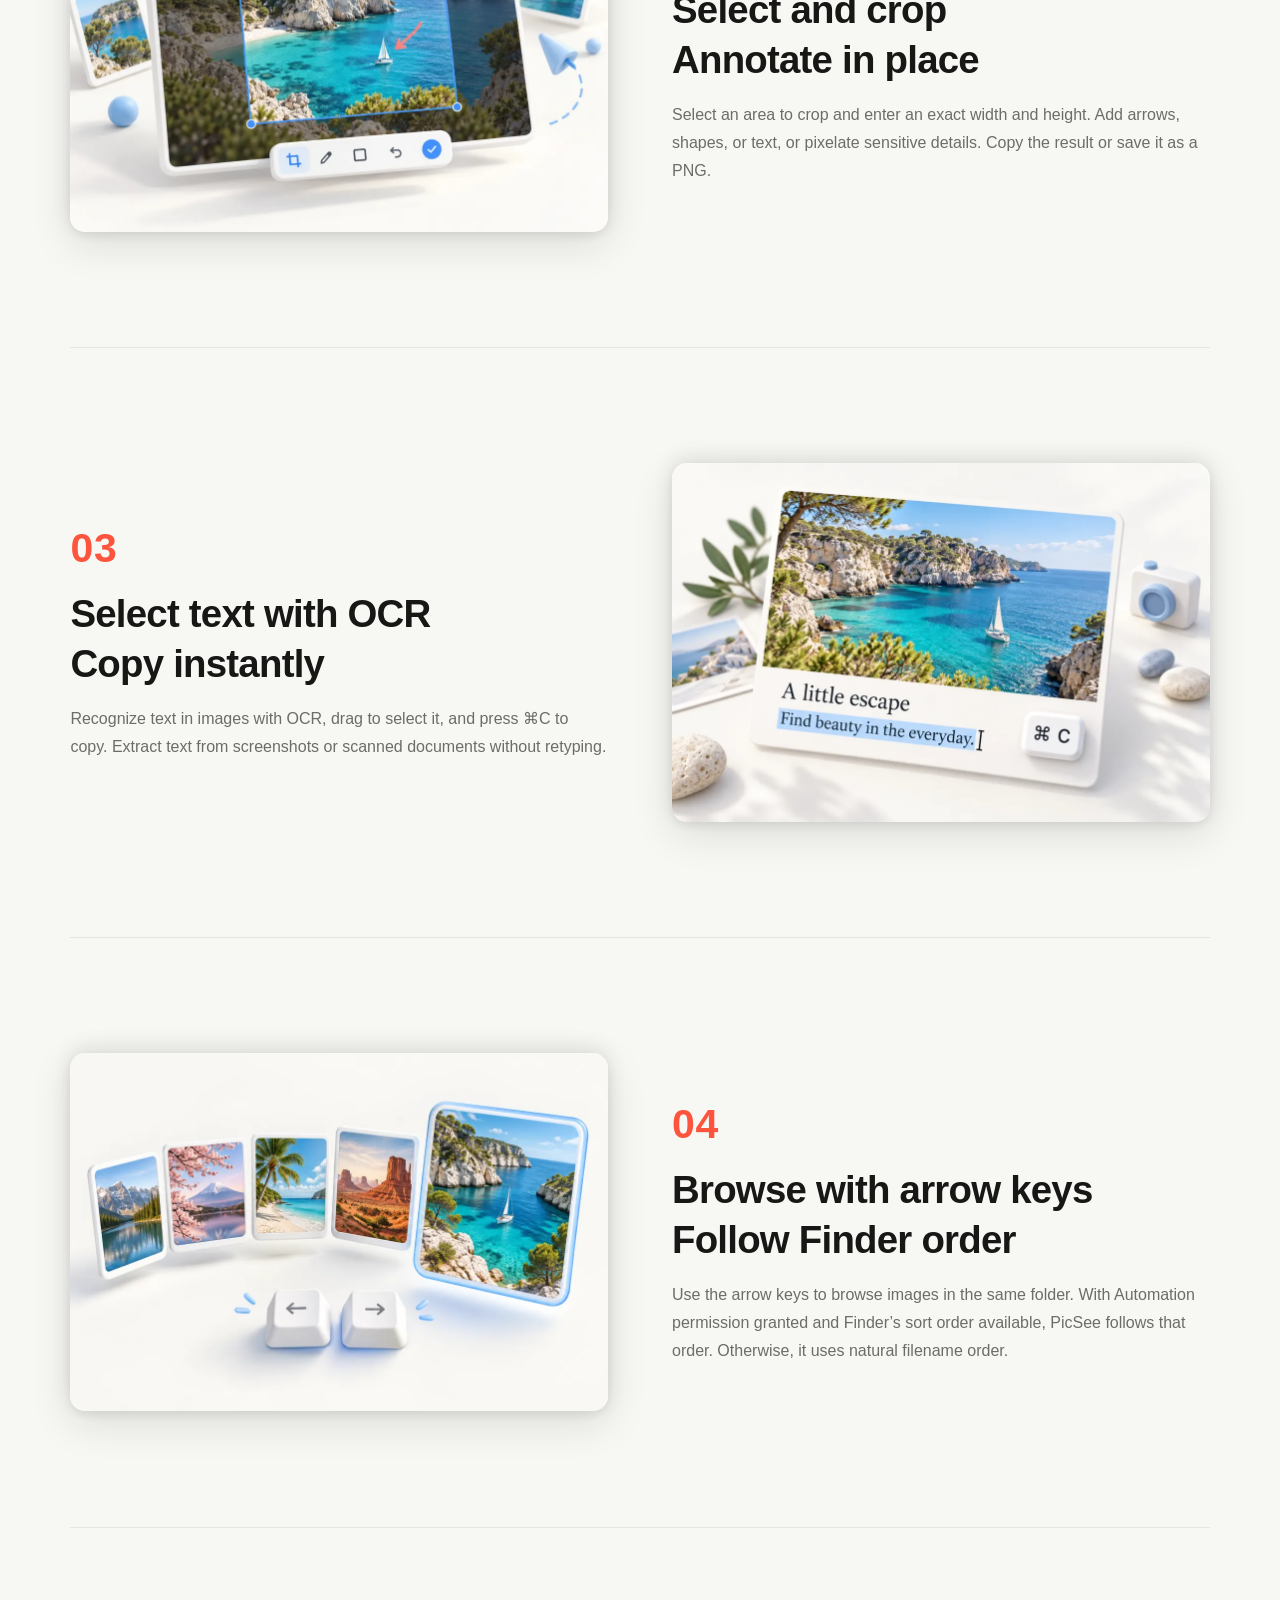
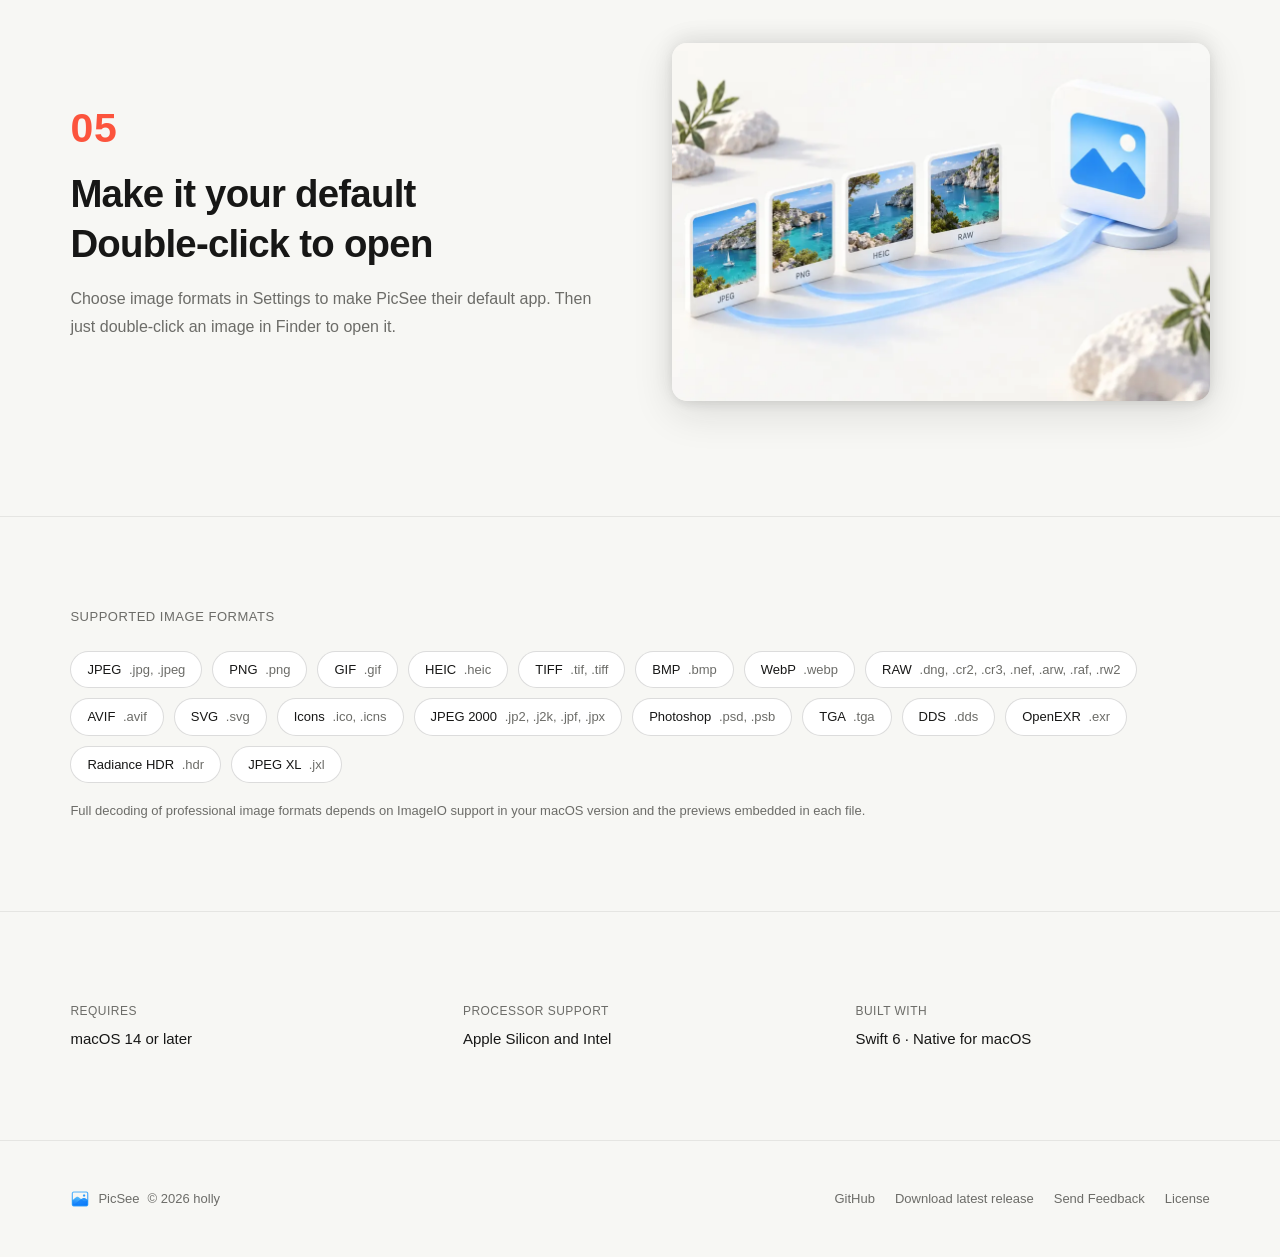
==== commit 5fa3c7e1: "调整网站页面" ====
--- a/website/en/index.html
+++ b/website/en/index.html
@@ -66,7 +66,7 @@
     ]
   }
   </script>
-  <link rel="stylesheet" href="../assets/styles-6183db54.css">
+  <link rel="stylesheet" href="../assets/styles-cb846b35.css">
 </head>
 <body>
   <a class="skip-link" href="#main">Skip to main content</a>
--- a/website/assets/styles-cb846b35.css
+++ b/website/assets/styles-cb846b35.css
@@ -0,0 +1,606 @@
+/* ========== Reset & Base ========== */
+*, *::before, *::after {
+  margin: 0;
+  padding: 0;
+  box-sizing: border-box;
+}
+
+html {
+  font-family: -apple-system, BlinkMacSystemFont, "PingFang SC", "Helvetica Neue", sans-serif;
+  font-size: 16px;
+  line-height: 1.5;
+  -webkit-font-smoothing: antialiased;
+  -moz-osx-font-smoothing: grayscale;
+  scroll-behavior: smooth;
+}
+
+body {
+  background: var(--canvas);
+  color: var(--ink);
+}
+
+img {
+  display: block;
+  max-width: 100%;
+  height: auto;
+}
+
+a {
+  color: inherit;
+  text-decoration: none;
+}
+
+:focus-visible {
+  outline: 3px solid var(--primary);
+  outline-offset: 4px;
+}
+
+[id] {
+  scroll-margin-top: 80px;
+}
+
+.skip-link {
+  position: fixed;
+  top: 8px;
+  left: 16px;
+  z-index: 200;
+  padding: 10px 16px;
+  background: var(--surface);
+  border-radius: var(--radius-sm);
+  transform: translateY(-150%);
+}
+
+.skip-link:focus {
+  transform: translateY(0);
+}
+
+/* ========== Design Tokens ========== */
+:root {
+  --canvas: #F7F7F4;
+  --surface: #FFFFFF;
+  --ink: #171716;
+  --muted: #6C6C68;
+  --primary: #1677E8;
+  --warm: #FC543D;
+  --border: rgba(23, 23, 22, 0.08);
+  --border-strong: rgba(23, 23, 22, 0.15);
+  --radius: 15px;
+  --radius-sm: 8px;
+  --page-padding: clamp(22px, 5.5vw, 88px);
+}
+
+/* ========== Typography ========== */
+.display-title {
+  font-size: clamp(44px, 5.5vw, 86px);
+  font-weight: 700;
+  letter-spacing: -0.03em;
+  line-height: 1.05;
+  color: var(--ink);
+}
+
+.hero-title-row {
+  display: flex;
+  align-items: center;
+  gap: 16px;
+  flex-wrap: wrap;
+  margin-bottom: 20px;
+}
+
+.hero-badge {
+  font-size: 16px;
+  font-weight: 600;
+  color: #fff;
+  background: var(--warm);
+  padding: 7px 18px;
+  border-radius: 100px;
+  letter-spacing: 0.01em;
+  line-height: 1.4;
+  white-space: nowrap;
+}
+
+.section-title {
+  font-size: clamp(26px, 3.2vw, 44px);
+  font-weight: 600;
+  letter-spacing: -0.02em;
+  line-height: 1.2;
+}
+
+/* ========== Layout ========== */
+.container {
+  max-width: 1280px;
+  margin: 0 auto;
+  padding: 0 var(--page-padding);
+}
+
+/* ========== Navigation ========== */
+.nav {
+  position: sticky;
+  top: 0;
+  z-index: 100;
+  background: var(--canvas);
+  border-bottom: 1px solid var(--border);
+  height: 56px;
+  display: flex;
+  align-items: center;
+}
+
+.nav-inner {
+  width: 100%;
+  max-width: 1280px;
+  margin: 0 auto;
+  padding: 0 var(--page-padding);
+  display: flex;
+  align-items: center;
+  justify-content: space-between;
+}
+
+.nav-brand {
+  display: flex;
+  align-items: center;
+  gap: 10px;
+}
+
+.nav-brand img {
+  width: 28px;
+  height: 28px;
+  border-radius: 6px;
+}
+
+.nav-brand-name {
+  font-size: 15px;
+  font-weight: 600;
+  letter-spacing: -0.01em;
+}
+
+.nav-brand-kind {
+  padding-left: 10px;
+  border-left: 1px solid var(--border-strong);
+  color: var(--muted);
+  font-size: 12px;
+  font-weight: 400;
+  letter-spacing: 0;
+}
+
+.nav-links {
+  display: flex;
+  flex-shrink: 0;
+  align-items: center;
+  gap: 20px;
+}
+
+.nav-link {
+  font-size: 13px;
+  color: var(--muted);
+  transition: color 200ms ease;
+}
+
+.nav-link:hover {
+  color: var(--ink);
+}
+
+.nav-download {
+  font-size: 13px;
+  font-weight: 500;
+  color: #fff;
+  background: var(--primary);
+  padding: 7px 18px;
+  border-radius: var(--radius-sm);
+  transition: opacity 200ms ease;
+}
+
+.nav-download:hover {
+  opacity: 0.88;
+  color: #fff;
+}
+
+/* ========== Hero ========== */
+.hero {
+  padding: clamp(64px, 10vw, 120px) 0 clamp(48px, 7vw, 96px);
+}
+
+.hero-grid {
+  display: grid;
+  grid-template-columns: minmax(0, 1fr) minmax(0, 1.15fr);
+  gap: clamp(40px, 5vw, 80px);
+  align-items: start;
+}
+
+.hero-tagline {
+  font-size: clamp(17px, 2vw, 22px);
+  line-height: 1.5;
+  color: var(--muted);
+  margin-top: 20px;
+  max-width: 420px;
+}
+
+.hero-tagline strong {
+  display: block;
+  margin-bottom: 12px;
+  color: var(--ink);
+  font-weight: 600;
+}
+
+.hero-features {
+  list-style: none;
+  margin-top: 32px;
+  display: flex;
+  flex-direction: column;
+  gap: 10px;
+}
+
+.hero-features li {
+  font-size: 14px;
+  color: var(--muted);
+  padding-left: 16px;
+  position: relative;
+}
+
+.hero-features li::before {
+  content: '';
+  position: absolute;
+  left: 0;
+  top: 9px;
+  width: 5px;
+  height: 5px;
+  border-radius: 50%;
+  background: var(--warm);
+}
+
+.hero-ctas {
+  display: flex;
+  flex-wrap: wrap;
+  align-items: center;
+  gap: 20px;
+  margin-top: 40px;
+}
+
+.btn-primary {
+  display: inline-flex;
+  white-space: nowrap;
+  align-items: center;
+  font-size: 14px;
+  font-weight: 500;
+  color: #fff;
+  background: var(--primary);
+  padding: 12px 28px;
+  border-radius: var(--radius-sm);
+  transition: opacity 200ms ease;
+  border: none;
+  cursor: pointer;
+}
+
+.btn-primary:hover {
+  opacity: 0.88;
+}
+
+.btn-text {
+  font-size: 14px;
+  color: var(--muted);
+  transition: color 200ms ease;
+}
+
+.btn-text:hover {
+  color: var(--ink);
+}
+
+.github-link {
+  display: inline-flex;
+  align-items: center;
+  gap: 6px;
+}
+
+.hero-image {
+  position: relative;
+  aspect-ratio: 6 / 5;
+  overflow: hidden;
+  border-radius: var(--radius);
+  box-shadow: 0 -6px 20px rgba(23, 23, 22, 0.08), 0 12px 40px rgba(23, 23, 22, 0.12), 0 4px 10px rgba(23, 23, 22, 0.06);
+}
+
+.hero-image img {
+  width: 100%;
+  height: 100%;
+  display: block;
+  object-fit: cover;
+  object-position: center;
+}
+
+/* ========== Story Sections ========== */
+.story {
+  display: grid;
+  grid-template-columns: minmax(0, 1fr) minmax(0, 1fr);
+  grid-template-areas: "text image";
+  gap: clamp(40px, 5vw, 80px);
+  align-items: center;
+  padding: clamp(60px, 9vw, 120px) 0;
+  border-top: 1px solid var(--border);
+}
+
+.story:nth-child(even) {
+  grid-template-areas: "image text";
+}
+
+.story-image {
+  grid-area: image;
+  min-width: 0;
+}
+
+.story-text {
+  grid-area: text;
+  min-width: 0;
+}
+
+.story-number {
+  display: block;
+  font-size: clamp(2.25rem, 3.2vw, 2.75rem);
+  font-weight: 600;
+  color: var(--warm);
+  line-height: 1.2;
+  letter-spacing: 0.02em;
+  font-variant-numeric: tabular-nums;
+  margin-bottom: 1rem;
+}
+
+.story-title {
+  font-size: clamp(1.75rem, 3vw, 2.5rem);
+  line-height: 1.3;
+  margin-bottom: 1rem;
+}
+
+.story-title span {
+  display: block;
+}
+
+.story-desc {
+  font-size: 16px;
+  line-height: 1.75;
+  color: var(--muted);
+}
+
+.story-image img {
+  width: 100%;
+  border-radius: var(--radius);
+  box-shadow: 0 -6px 20px rgba(23, 23, 22, 0.08), 0 12px 40px rgba(23, 23, 22, 0.12), 0 4px 10px rgba(23, 23, 22, 0.06);
+}
+
+/* ========== Format Strip ========== */
+.formats {
+  padding: clamp(48px, 7vw, 96px) 0;
+  border-top: 1px solid var(--border);
+}
+
+.formats-label {
+  font-size: 13px;
+  font-weight: 500;
+  letter-spacing: 0.04em;
+  text-transform: uppercase;
+  color: var(--muted);
+  margin-bottom: 24px;
+}
+
+.formats-grid {
+  display: flex;
+  flex-wrap: wrap;
+  gap: 10px;
+}
+
+.format-tag {
+  max-width: 100%;
+  overflow-wrap: anywhere;
+  font-size: 13px;
+  font-weight: 500;
+  padding: 8px 16px;
+  border: 1px solid var(--border-strong);
+  border-radius: 100px;
+  color: var(--ink);
+  background: var(--surface);
+  transition: border-color 200ms ease, background 200ms ease;
+}
+
+.format-tag:hover {
+  border-color: var(--primary);
+  background: rgba(22, 119, 232, 0.04);
+}
+
+.format-tag .ext {
+  color: var(--muted);
+  font-weight: 400;
+  margin-left: 4px;
+}
+
+.formats-note {
+  margin: 18px 0 0;
+  font-size: 13px;
+  line-height: 1.6;
+  color: var(--muted);
+}
+
+/* ========== System Info ========== */
+.system {
+  padding: clamp(48px, 7vw, 96px) 0;
+  border-top: 1px solid var(--border);
+}
+
+.system-grid {
+  display: grid;
+  grid-template-columns: repeat(3, 1fr);
+  gap: clamp(24px, 3vw, 48px);
+}
+
+.system-item {
+  display: flex;
+  flex-direction: column;
+  gap: 8px;
+}
+
+.system-item .label {
+  font-size: 12px;
+  font-weight: 500;
+  letter-spacing: 0.04em;
+  text-transform: uppercase;
+  color: var(--muted);
+}
+
+.system-item .value {
+  font-size: 15px;
+  font-weight: 500;
+  color: var(--ink);
+}
+
+/* ========== Footer ========== */
+.footer {
+  padding: clamp(32px, 4vw, 48px) 0;
+  border-top: 1px solid var(--border);
+}
+
+.footer-inner {
+  display: flex;
+  align-items: center;
+  justify-content: space-between;
+}
+
+.footer-left {
+  display: flex;
+  align-items: center;
+  gap: 8px;
+}
+
+.footer-left img {
+  width: 20px;
+  height: 20px;
+  border-radius: 5px;
+}
+
+.footer-left span {
+  font-size: 13px;
+  color: var(--muted);
+}
+
+.footer-links {
+  display: flex;
+  flex-wrap: wrap;
+  gap: 20px;
+}
+
+.footer-links a {
+  font-size: 13px;
+  color: var(--muted);
+  transition: color 200ms ease;
+}
+
+.footer-links a:hover {
+  color: var(--ink);
+}
+
+/* ========== Responsive ========== */
+@media (max-width: 768px) {
+  .hero-grid {
+    grid-template-columns: 1fr;
+  }
+
+  .hero-image {
+    order: -1;
+  }
+
+  .hero-tagline {
+    max-width: none;
+  }
+
+  .story,
+  .story:nth-child(even) {
+    grid-template-columns: 1fr;
+    grid-template-areas: "image" "text";
+  }
+
+  .story-title {
+    display: flex;
+    flex-wrap: wrap;
+    column-gap: 0.5em;
+    row-gap: 0.1em;
+  }
+
+  .system-grid {
+    grid-template-columns: 1fr;
+    gap: 20px;
+  }
+
+  .footer-inner {
+    flex-direction: column;
+    gap: 16px;
+    align-items: flex-start;
+  }
+
+  .nav-links {
+    gap: 14px;
+  }
+}
+
+@media (max-width: 480px) {
+  .nav-brand {
+    flex: 0 0 auto;
+    white-space: nowrap;
+  }
+
+  .nav-brand-name {
+    font-size: 14px;
+  }
+
+  .nav-brand-kind {
+    display: none;
+  }
+
+  .hero-features {
+    gap: 8px;
+  }
+}
+
+@media (prefers-reduced-motion: reduce) {
+  html {
+    scroll-behavior: auto;
+  }
+
+  a, .format-tag {
+    transition: none;
+  }
+}
+
+/* Language navigation shares the same layout in both locales. */
+.language-switch { display: flex; align-items: center; gap: 4px; font-size: 13px; white-space: nowrap; }
+.language-switch a { display: inline-flex; align-items: center; justify-content: center; min-height: 44px; min-width: 32px; color: var(--muted); }
+.language-switch a[aria-current="page"] { color: var(--ink); font-weight: 600; }
+.language-switch a:hover { color: var(--primary); }
+.language-switch span { color: var(--muted); }
+@media (max-width: 768px) {
+  .nav-brand-kind { display: none; }
+}
+@media (max-width: 480px) {
+  .nav-links { gap: 8px; }
+  .nav-download { padding: 7px 10px; }
+  .nav-brand { gap: 6px; }
+}
+@media (max-width: 359px) {
+  .nav-links > .nav-link { display: none; }
+}
+
+/* Let the English title use the column gap without reducing desktop type. */
+@media (min-width: 769px) {
+  html[lang="en"] .hero-title-row { flex-wrap: nowrap; width: max-content; }
+  html[lang="en"] .hero-title-row > * { flex-shrink: 0; }
+}
+@media (max-width: 768px) {
+  html[lang="en"] .hero-text { container-type: inline-size; }
+  html[lang="en"] .hero-title-row { flex-wrap: nowrap; gap: 8px; }
+  html[lang="en"] .hero-title-row .display-title { font-size: clamp(36px, 14cqi, 76px); flex-shrink: 0; }
+  html[lang="en"] .hero-badge { font-size: clamp(9px, 3cqi, 16px); padding: 7px 10px; flex-shrink: 0; }
+}
+
+/* Align the image edge with the visible title rather than its line box. */
+@media (min-width: 1001px) {
+  .hero-image { margin-top: clamp(8px, 1vw, 16px); }
+}
+
+/* Anchor artwork independently of translated copy height. On narrow desktops,
+   leave room for the English title to extend into the column gap. */
+@media (min-width: 769px) and (max-width: 1000px) {
+  .hero-image { margin-top: calc(clamp(44px, 5.5vw, 86px) * 1.05 + 20px); }
+}
